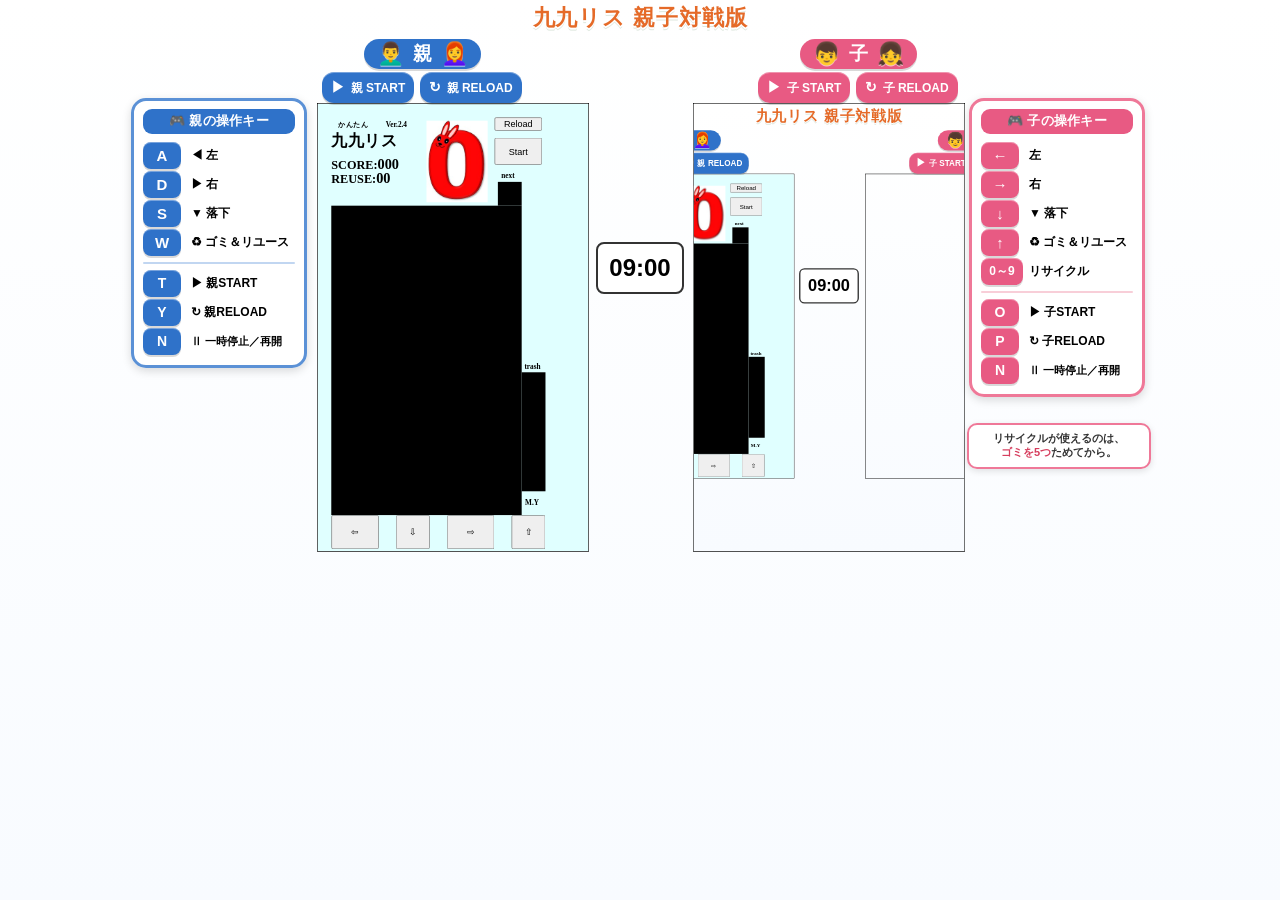
==== index.html @ d6a4232e "Add files via upload" ====
<!DOCTYPE html>
<html lang="ja">
<head>
<meta charset="UTF-8">
<meta name="viewport" content="width=device-width, initial-scale=1.0">
<title>九九リス 親子対戦版</title>
<link rel="stylesheet" href="battle.css">
</head>
<body>
<h1>九九リス 親子対戦版</h1>
<div id="battle-container">
  <div class="player-area">
    <h2 class="player-title parent-title"><span class="family-face">👨‍🦱</span><span class="player-label">親</span><span class="family-face">👩‍🦰</span></h2>
    <div class="controls">
      <button type="button" class="mouse-btn parent-btn" onclick="startPlayer('parent')"><span>▶</span> 親 START</button>
      <button type="button" class="mouse-btn parent-btn" onclick="reloadPlayer('parent')"><span>↻</span> 親 RELOAD</button>
    </div>
    <iframe id="parentGame" src="parent.html" title="親の九九リス"></iframe>
    <div class="battle-feedback parent-feedback" id="parent-feedback"></div>
    <div class="key-guide parent-guide">
      <div class="guide-title">🎮 親の操作キー</div>
      <div class="guide-row"><span class="keycap">A</span><span class="action">◀ 左</span></div>
      <div class="guide-row"><span class="keycap">D</span><span class="action">▶ 右</span></div>
      <div class="guide-row"><span class="keycap">S</span><span class="action">▼ 落下</span></div>
      <div class="guide-row"><span class="keycap">W</span><span class="action">♻ ゴミ＆リユース</span></div>
      <div class="guide-divider"></div>
      <div class="guide-row"><span class="keycap small">T</span><span class="action">▶ 親START</span></div>
      <div class="guide-row"><span class="keycap small">Y</span><span class="action">↻ 親RELOAD</span></div>
      <div class="guide-row pause-row"><span class="keycap small">N</span><span class="action">Ⅱ 一時停止／再開</span></div>
    </div>
  </div>

  <div id="timer-area">
    <div id="timer"><span id="time">09:00</span></div>
    <div id="countdown" aria-live="assertive"></div>
    <div id="result"></div>
  </div>

  <div class="player-area">
    <h2 class="player-title child-title"><span class="family-face">👦</span><span class="player-label">子</span><span class="family-face">👧</span></h2>
    <div class="controls">
      <button type="button" class="mouse-btn child-btn" onclick="startPlayer('child')"><span>▶</span> 子 START</button>
      <button type="button" class="mouse-btn child-btn" onclick="reloadPlayer('child')"><span>↻</span> 子 RELOAD</button>
    </div>
    <iframe id="childGame" src="../index.html" title="子の九九リス"></iframe>
    <div class="battle-feedback child-feedback" id="child-feedback"></div>
    <div class="key-guide child-guide">
      <div class="guide-title">🎮 子の操作キー</div>
      <div class="guide-row"><span class="keycap">←</span><span class="action">左</span></div>
      <div class="guide-row"><span class="keycap">→</span><span class="action">右</span></div>
      <div class="guide-row"><span class="keycap">↓</span><span class="action">▼ 落下</span></div>
      <div class="guide-row"><span class="keycap">↑</span><span class="action">♻ ゴミ＆リユース</span></div>
      <div class="guide-row recycle-row"><span class="keycap wide">0～9</span><span class="action">リサイクル</span></div>
      <div class="guide-divider"></div>
      <div class="guide-row"><span class="keycap small">O</span><span class="action">▶ 子START</span></div>
      <div class="guide-row"><span class="keycap small">P</span><span class="action">↻ 子RELOAD</span></div>
      <div class="guide-row pause-row"><span class="keycap small">N</span><span class="action">Ⅱ 一時停止／再開</span></div>
    </div>
    <div class="recycle-note">リサイクルが使えるのは、<br><strong>ゴミを5つ</strong>ためてから。</div>
  </div>
</div>
<script src="battle.js"></script>
</body>
</html>
---- battle.css ----
* { box-sizing: border-box; }
html, body {
  margin:0;
  padding:0;
  width:100%;
  height:100%;
  overflow:hidden;
  font-family:"Yu Gothic", "Meiryo", sans-serif;
  text-align:center;
  background:linear-gradient(#fff, #f8fbff);
}

h1 {
  margin:3px 0 4px;
  font-size:22px;
  font-weight:900;
  letter-spacing:.04em;
  color:#26344a;
  text-shadow:0 1px 0 #fff;
}

#battle-container {
  display:grid;
  grid-template-columns: 330px 90px 330px;
  justify-content:center;
  align-items:start;
  gap:8px;
  width:100%;
}

.player-area {
  width:330px;
  position:relative;
}

.player-title {
  margin:2px 0 3px;
  font-size:19px;
  font-weight:900;
  display:inline-flex;
  align-items:center;
  justify-content:center;
  min-width:88px;
  padding:2px 13px;
  border-radius:18px;
  color:#fff;
  box-shadow:0 2px 0 rgba(0,0,0,.15);
}
.parent-title { background:#2f72c9; }
.child-title { background:#e85a83; }
.player-icon { font-size:18px; margin-right:3px; }

.controls {
  height:31px;
  display:flex;
  justify-content:center;
  gap:6px;
  position:relative;
  z-index:10;
}

.mouse-btn {
  border:0;
  border-radius:12px;
  color:#fff;
  font-size:12px;
  font-weight:900;
  padding:4px 9px;
  cursor:pointer;
  box-shadow:0 2px 0 rgba(0,0,0,.18), inset 0 1px 0 rgba(255,255,255,.35);
  transition:transform .08s ease;
}
.mouse-btn:active { transform:translateY(2px); box-shadow:0 0 0 rgba(0,0,0,.18); }
.parent-btn { background:#2f72c9; }
.child-btn { background:#e85a83; }
.mouse-btn span { font-size:14px; margin-right:2px; }

iframe {
  display:block;
  width:400px;
  height:660px;
  margin:0;
  border:1px solid #000;
  transform:scale(.68);
  transform-origin:top left;
  pointer-events:none;
}
.player-area:first-child iframe { margin-left:60px; }
.player-area:last-child iframe { margin-left:0; }

/* 操作説明カード：ゲーム画面に重ならない位置 */
.key-guide {
  position:absolute;
  top:61px;
  width:176px;
  padding:8px 9px 9px;
  border-radius:15px;
  font-size:12px;
  line-height:1.15;
  font-weight:800;
  white-space:nowrap;
  z-index:5;
  text-align:left;
  background:rgba(255,255,255,.97);
  box-shadow:0 3px 10px rgba(0,0,0,.15);
}
.parent-guide {
  left:-126px;
  border:3px solid #5b91d6;
}
.child-guide {
  left:276px;
  border:3px solid #ef7898;
}

.guide-title {
  text-align:center;
  font-size:13px;
  font-weight:900;
  color:#fff;
  border-radius:9px;
  padding:5px 3px;
  margin-bottom:7px;
  letter-spacing:.02em;
}
.parent-guide .guide-title { background:#2f72c9; }
.child-guide .guide-title { background:#e85a83; }

.guide-row {
  display:grid;
  grid-template-columns:42px 1fr;
  align-items:center;
  min-height:29px;
  column-gap:6px;
}
.keycap {
  width:38px;
  height:27px;
  display:inline-flex;
  align-items:center;
  justify-content:center;
  border-radius:8px;
  color:#fff;
  font-size:15px;
  font-weight:900;
  box-shadow:inset 0 1px 0 rgba(255,255,255,.35), 0 2px 0 rgba(0,0,0,.15);
}
.parent-guide .keycap { background:#2f72c9; }
.child-guide .keycap { background:#e85a83; }
.keycap.small { font-size:14px; }
.keycap.wide { width:42px; font-size:12px; }
.action { display:block; font-size:12px; font-weight:900; }
.guide-divider {
  height:2px;
  margin:5px 0 5px;
  border-radius:2px;
  opacity:.55;
}
.parent-guide .guide-divider { background:#8eb4e6; }
.child-guide .guide-divider { background:#f3a6b9; }
.pause-row .action { font-size:11px; }
.recycle-row .action { font-size:12px; }

#timer-area {
  width:90px;
  min-height:500px;
  display:flex;
  flex-direction:column;
  align-items:center;
  justify-content:flex-start;
  gap:8px;
  padding-top:205px;
}
#timer {
  font-size:20px;
  line-height:1.35;
  font-weight:bold;
  background:#fff;
  border:2px solid #333;
  border-radius:8px;
  padding:8px 6px;
  width:88px;
}
#time { font-size:24px; }
#result {
  font-size:20px;
  line-height:1.2;
  font-weight:bold;
  min-height:24px;
  width:180px;
  pointer-events:none;
  white-space:nowrap;
}

/* 家族イラスト：左＝父/男の子、右＝母/女の子 */
.family-face {
  font-size: 22px;
  line-height: 1;
  display:inline-flex;
  align-items:center;
  justify-content:center;
  filter: drop-shadow(0 1px 0 rgba(255,255,255,.65));
}
.player-label { margin:0 7px; }
.player-title { gap:2px; }

/* タイトルを子ども向けに少し楽しく */
h1 {
  color:#e56a28;
  text-shadow: 0 2px 0 #fff, 0 3px 0 rgba(73,124,74,.18);
}

/* 正解・ボーナス演出は各ゲーム画面の中に表示 */
.battle-celebration {
  position:absolute;
  left:50%;
  top:245px;
  transform:translate(-50%, -50%) scale(.72);
  opacity:0;
  pointer-events:none;
  z-index:50;
  min-width:180px;
  padding:12px 18px 14px;
  border-radius:22px;
  background:rgba(255,255,255,.96);
  border:4px solid #f6b63c;
  box-shadow:0 7px 0 rgba(143,93,35,.18), 0 10px 24px rgba(0,0,0,.18);
  text-align:center;
  font-family:"Yu Gothic", "Meiryo", sans-serif;
  font-weight:900;
  transition:opacity .12s ease, transform .18s cubic-bezier(.2,1.5,.3,1);
}
.battle-celebration.show {
  opacity:1;
  transform:translate(-50%, -50%) scale(1);
}
.battle-celebration .cele-main {
  display:block;
  font-size:30px;
  line-height:1.05;
  color:#ef6c2f;
  text-shadow:0 2px 0 #fff;
}
.battle-celebration .cele-points {
  display:block;
  margin-top:4px;
  font-size:23px;
  color:#e34d65;
}
.battle-celebration.bonus {
  border-color:#7bc85a;
  background:#fffef2;
}
.battle-celebration.bonus .cele-main { color:#3b9a56; }
.battle-celebration.bonus .cele-points { color:#e0a322; }
.battle-celebration .cele-stars { display:block; font-size:20px; letter-spacing:5px; margin-bottom:4px; }

#timer-area { position:relative; z-index:30; }
#result {
  position:absolute;
  top:48px;
  left:50%;
  transform:translateX(-50%);
  min-height:32px;
  width:220px;
  padding:4px 10px;
  border-radius:14px;
  background:rgba(255,255,255,.97);
  border:2px solid #e8ad43;
  color:#e15c39;
  text-shadow:0 1px 0 #fff;
  box-shadow:0 3px 8px rgba(0,0,0,.12);
  white-space:nowrap;
}


/* 対戦中の「正解！」・「ボーナス！」は、ゲーム画面の外側にある
   操作説明カードの下へ表示して、ゲームエリアに隠れないようにする。 */
.battle-feedback {
  position:absolute;
  top:280px;
  left:50%;
  width:220px;
  min-height:70px;
  padding:4px 8px;
  border-radius:18px;
  display:flex;
  align-items:center;
  justify-content:center;
  flex-direction:column;
  opacity:0;
  transform:translateX(-50%) scale(.75);
  pointer-events:none;
  z-index:50;
  background:transparent;
  box-shadow:none;
  transition:opacity .12s ease, transform .18s cubic-bezier(.2,1.5,.3,1);
}
.parent-feedback, .child-feedback { left:50%; border:0; }
.battle-feedback.show { opacity:1; transform:translateX(-50%) scale(1); }
.battle-feedback .feedback-main {
  font-size:26px; line-height:1.05; font-weight:900;
  text-shadow:0 2px 0 #fff;
}
.parent-feedback .feedback-main { color:#ef6c2f; }
.child-feedback .feedback-main { color:#e34d65; }
.battle-feedback .feedback-points {
  margin-top:4px; font-size:21px; font-weight:900; color:#e0a322;
}
.battle-feedback.bonus { background:transparent; border-color:transparent; }
.battle-feedback.bonus .feedback-main { color:#3b9a56; }
.battle-feedback .feedback-stars { display:none; }

/* 勝敗表示はタイマー直下の中央に置き、ゲーム画面に重ねない。 */
#timer-area #result {
  position:absolute;
  top:0;
  left:50%;
  transform:translateX(-50%);
  width:max-content;
  min-height:28px;
  padding:2px 4px;
  font-size:20px;
  line-height:1.1;
  border-radius:0;
  white-space:nowrap;
  z-index:40;
  background:transparent;
  border:0;
  box-shadow:none;
}


/* 勝敗・一時停止の表示色 */
#timer-area #result.result-parent-win {
  color:#1f66c1;
  border-color:transparent;
  background:transparent;
}
#timer-area #result.result-child-win {
  color:#d63d5d;
  border-color:transparent;
  background:transparent;
}
#timer-area #result.result-draw {
  color:#145a35;
  border-color:transparent;
  background:transparent;
}
#timer-area #result.result-pause {
  color:#111;
  border-color:transparent;
  background:transparent;
}



/* 勝敗リアクション：リスは表示せず、星と涙だけ */
.player-area::after {
  position:absolute;
  top:4px;
  opacity:0;
  pointer-events:none;
  font-size:24px;
  line-height:1;
  z-index:25;
}
.player-area:first-child::after { right:18px; }
.player-area:last-child::after { left:18px; }
.player-area.winner-react::after { content:"★"; opacity:1; animation:starWin .9s cubic-bezier(.2,1.5,.3,1) 1 forwards; }
.player-area.loser-react::after { content:"💧"; opacity:1; animation:tearSad .9s ease-in-out 1 forwards; }
.player-area.draw-react::after { content:"★"; opacity:1; animation:starWin .9s ease-in-out 1 forwards; }
@keyframes starWin { 0%{transform:translateY(3px) scale(.55) rotate(-12deg);opacity:0} 45%{transform:translateY(-5px) scale(1.35) rotate(8deg);opacity:1} 100%{transform:translateY(-2px) scale(1) rotate(0deg);opacity:1} }
@keyframes tearSad { 0%{transform:translateY(0) scale(.7);opacity:0} 40%{transform:translateY(3px) scale(1.05);opacity:1} 100%{transform:translateY(7px) scale(.95);opacity:1} }

/* 仕上げ調整 */
#timer-area #result.result-victory {
  animation: resultPop .55s cubic-bezier(.2,1.45,.3,1);
  text-shadow:0 1px 0 #fff;
}
@keyframes resultPop {
  0% { transform:translateX(-50%) scale(.72); opacity:0; }
  70% { transform:translateX(-50%) scale(1.12); opacity:1; }
  100% { transform:translateX(-50%) scale(1); opacity:1; }
}
@keyframes countPop {
  0% { transform:scale(.45); opacity:.2; }
  65% { transform:scale(1.15); opacity:1; }
  100% { transform:scale(1); opacity:1; }
}
@keyframes goPop {
  0% { transform:scale(.55) rotate(-6deg); opacity:.2; }
  60% { transform:scale(1.18) rotate(3deg); opacity:1; }
  100% { transform:scale(1); rotate:0deg; opacity:1; }
}
.battle-feedback.show { animation:feedbackBounce .5s cubic-bezier(.2,1.5,.3,1); }
.battle-feedback.bonus.show { animation:bonusBounce .62s cubic-bezier(.2,1.55,.3,1); }
@keyframes feedbackBounce {
  0% { transform:translateX(-50%) scale(.45); opacity:0; }
  65% { transform:translateX(-50%) scale(1.12); opacity:1; }
  100% { transform:translateX(-50%) scale(1); opacity:1; }
}
@keyframes bonusBounce {
  0% { transform:translateX(-50%) scale(.4) rotate(-4deg); opacity:0; }
  55% { transform:translateX(-50%) scale(1.16) rotate(2deg); opacity:1; }
  100% { transform:translateX(-50%) scale(1); opacity:1; }
}

/* 最終調整：親の正解・ボーナスは青、子は赤 */
.parent-feedback .feedback-main,
.parent-feedback .feedback-points,
.parent-feedback.bonus .feedback-main,
.parent-feedback.bonus .feedback-points {
  color:#2f72c9;
}
.child-feedback .feedback-main,
.child-feedback .feedback-points,
.child-feedback.bonus .feedback-main,
.child-feedback.bonus .feedback-points {
  color:#d63d5d;
}

/* 子側の正解・ボーナス表示を、親側の表示位置に対応させて少し左へ */
.child-feedback { left:37%; }

/* 勝敗決定時の星は金色 */
.player-area.winner-react::after,
.player-area.draw-react::after {
  color:#f4c430;
  text-shadow:0 1px 2px rgba(120,80,0,.25);
}
.player-area.loser-react::after {
  color:#4aa9e8;
}


/* 子側リサイクル機能の説明：操作カードの外側・下に配置 */
.recycle-note {
  position:absolute;
  top:386px;
  left:274px;
  width:184px;
  padding:7px 8px;
  border:2px solid #ef7898;
  border-radius:10px;
  background:rgba(255,255,255,.96);
  color:#333;
  font-size:11px;
  line-height:1.25;
  font-weight:900;
  text-align:center;
  box-shadow:0 2px 7px rgba(0,0,0,.12);
  z-index:5;
}
.recycle-note strong { color:#d63d5d; }
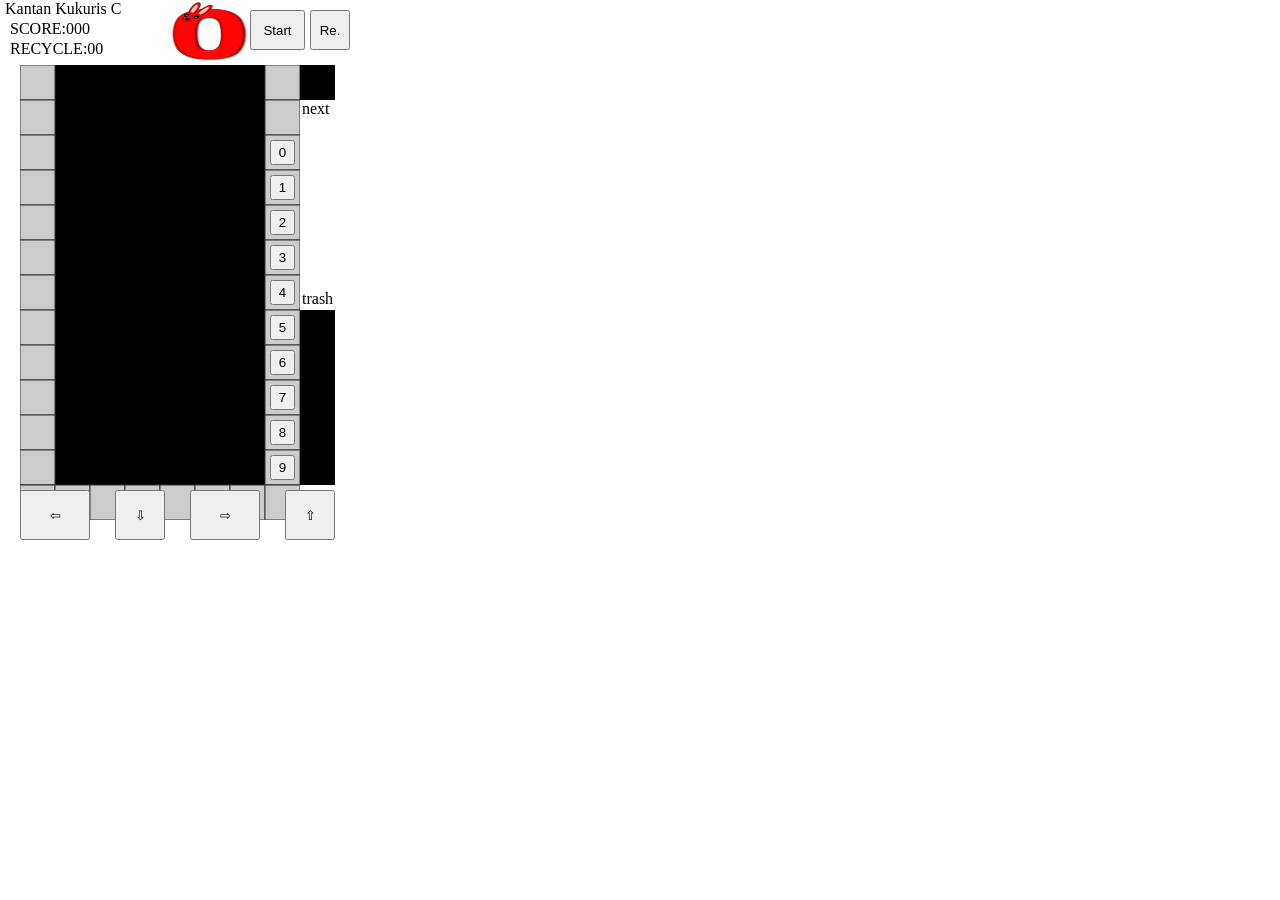
==== commit b96721b3: "Add files via upload" ====
--- a/index.html
+++ b/index.html
@@ -1,64 +1,176 @@
 <!DOCTYPE html>
-<html lang="ja">
-<head>
-<meta charset="UTF-8">
-<meta name="viewport" content="width=device-width, initial-scale=1.0">
-<title>九九リス 親子対戦版</title>
-<link rel="stylesheet" href="battle.css">
-</head>
-<body>
-<h1>九九リス 親子対戦版</h1>
-<div id="battle-container">
-  <div class="player-area">
-    <h2 class="player-title parent-title"><span class="family-face">👨‍🦱</span><span class="player-label">親</span><span class="family-face">👩‍🦰</span></h2>
-    <div class="controls">
-      <button type="button" class="mouse-btn parent-btn" onclick="startPlayer('parent')"><span>▶</span> 親 START</button>
-      <button type="button" class="mouse-btn parent-btn" onclick="reloadPlayer('parent')"><span>↻</span> 親 RELOAD</button>
-    </div>
-    <iframe id="parentGame" src="parent.html" title="親の九九リス"></iframe>
-    <div class="battle-feedback parent-feedback" id="parent-feedback"></div>
-    <div class="key-guide parent-guide">
-      <div class="guide-title">🎮 親の操作キー</div>
-      <div class="guide-row"><span class="keycap">A</span><span class="action">◀ 左</span></div>
-      <div class="guide-row"><span class="keycap">D</span><span class="action">▶ 右</span></div>
-      <div class="guide-row"><span class="keycap">S</span><span class="action">▼ 落下</span></div>
-      <div class="guide-row"><span class="keycap">W</span><span class="action">♻ ゴミ＆リユース</span></div>
-      <div class="guide-divider"></div>
-      <div class="guide-row"><span class="keycap small">T</span><span class="action">▶ 親START</span></div>
-      <div class="guide-row"><span class="keycap small">Y</span><span class="action">↻ 親RELOAD</span></div>
-      <div class="guide-row pause-row"><span class="keycap small">N</span><span class="action">Ⅱ 一時停止／再開</span></div>
-    </div>
-  </div>
+<html>
+    <head>
+        <meta charset="UTF-8">
+        <script src="program.js"></script>
+        <audio id="idou" preload="auto">
+            <source src="oto/idou.mp3" type="audio/mp3">
+        </audio>
+        <audio id="gomireuse" preload="auto">
+            <source src="oto/gomireuse.mp3" type="audio/mp3">
+        </audio>
+        <audio id="ochiru" preload="auto">
+            <source src="oto/ochiru.mp3" type="audio/mp3">
+        </audio>
+        <audio id="don" preload="auto">
+            <source src="oto/don.mp3" type="audio/mp3">
+        </audio>
+        <audio id="gamestart" preload="auto">
+            <source src="oto/gamestart.mp3" type="audio/mp3">
+        </audio>        
+        <audio id="kieru" preload="auto">
+            <source src="oto/kieru.mp3" type="audio/mp3">
+        </audio>
+        <audio id="kieru2" preload="auto">
+            <source src="oto/kieru2.mp3" type="audio/mp3">
+        </audio>                
+        <audio id="kieru99" preload="auto">
+            <source src="oto/kieru99.mp3" type="audio/mp3">
+        </audio>
+        <audio id="gameover" preload="auto">
+            <source src="oto/gameover.mp3" type="audio/mp3">
+        </audio>
+        <audio id="suteru" preload="auto">
+            <source src="oto/suteru.mp3" type="audio/mp3">
+        </audio>
+      <meta name="viewport" content="width=360,user-scalable=no">
+    </head>
+    <body onload="hajime()" onkeydown="ugokasu(event)">
+        <div style="position:absolute; left:5px; top:0px">
+           Kantan Kukuris C
+        </div>
+        <div style="position:absolute; left:10px; top:20px">
+           SCORE:<span id="tokuten">000</span>
+        </div>
+        <div style="position:absolute; left:10px; top:40px" >
+           RECYCLE:<span id="reuse">00</span>
+        </div>
+        <div style="position:absolute; left:302px; top:100px">
+            next
+        </div>
+        <div style="position:absolute; left:302px; top:290px">
+            trash
+        </div>
+            <canvas id="back" width="280" height="455"
+                style="position:absolute; left:20px; top:65px; background-color: black"></canvas>
+            <canvas id="game" width="280" height="455"
+                style="position:absolute; left:20px; top:65px; background-color: transparent"></canvas>
+            <canvas id="tsugi" width="35" height="35"
+                style="position:absolute; left:300px; top:65px; background-color: black"></canvas>
+            <canvas id="gomi" width="35" height="175"
+                style="position:absolute; left:300px; top:310px; background-color: black"></canvas>    
+            <button id="kaishibtn"
+                style="position: absolute; left:250px;top:10px; width:55px; height:40px" onclick="gamekaishi()">
+                Start
+            </button>
+            <button id="owaribtn"
+                style="position: absolute; left:310px;top:10px; width:40px; height:40px" onclick="gameowari()">
+                Re.
+            </button>                      
 
-  <div id="timer-area">
-    <div id="timer"><span id="time">09:00</span></div>
-    <div id="countdown" aria-live="assertive"></div>
-    <div id="result"></div>
-  </div>
+            <button id="rightbtn"
+                style="position: absolute; left:190px;top:490px; width:70px; height:50px" onclick="moveright()">
+                ⇨
+            </button>            
+            <button id="leftbtn"
+                style="position: absolute; left:20px;top:490px; width:70px; height:50px" onclick="moveleft()">
+                ⇦
+            </button>  
+            <button id="gomibtn"
+                style="position: absolute; left:285px;top:490px; width:50px; height:50px" onclick="if ((gomijyoutai[0][0] == 100) && (jyoutai[iy + 7][ix] == 100) && (iy > tenjyou)){
+                    gomiidou();} else if ((gomijyoutai[0][0] == 99) && (jyoutai[iy + 7][ix] == 100) && (iy > tenjyou)&&(reuse < 99)){
+                    reshu = 99;
+                    gomireuse();}">
+                ⇧
+            </button>
+            <button id="fallbtn"
+                style="position: absolute; left:115px;top:490px; width:50px; height:50px" onclick="fall()">
+                ⇩
+            </button>
 
-  <div class="player-area">
-    <h2 class="player-title child-title"><span class="family-face">👦</span><span class="player-label">子</span><span class="family-face">👧</span></h2>
-    <div class="controls">
-      <button type="button" class="mouse-btn child-btn" onclick="startPlayer('child')"><span>▶</span> 子 START</button>
-      <button type="button" class="mouse-btn child-btn" onclick="reloadPlayer('child')"><span>↻</span> 子 RELOAD</button>
-    </div>
-    <iframe id="childGame" src="../index.html" title="子の九九リス"></iframe>
-    <div class="battle-feedback child-feedback" id="child-feedback"></div>
-    <div class="key-guide child-guide">
-      <div class="guide-title">🎮 子の操作キー</div>
-      <div class="guide-row"><span class="keycap">←</span><span class="action">左</span></div>
-      <div class="guide-row"><span class="keycap">→</span><span class="action">右</span></div>
-      <div class="guide-row"><span class="keycap">↓</span><span class="action">▼ 落下</span></div>
-      <div class="guide-row"><span class="keycap">↑</span><span class="action">♻ ゴミ＆リユース</span></div>
-      <div class="guide-row recycle-row"><span class="keycap wide">0～9</span><span class="action">リサイクル</span></div>
-      <div class="guide-divider"></div>
-      <div class="guide-row"><span class="keycap small">O</span><span class="action">▶ 子START</span></div>
-      <div class="guide-row"><span class="keycap small">P</span><span class="action">↻ 子RELOAD</span></div>
-      <div class="guide-row pause-row"><span class="keycap small">N</span><span class="action">Ⅱ 一時停止／再開</span></div>
-    </div>
-    <div class="recycle-note">リサイクルが使えるのは、<br><strong>ゴミを5つ</strong>ためてから。</div>
-  </div>
-</div>
-<script src="battle.js"></script>
-</body>
+
+            <button id="rightbtn"
+                style="background-color: transparent;border:none;position: absolute; left:209px;top:65px; width:55px; height:419px" onclick="moveright()">
+                
+            </button>            
+            <button id="leftbtn"
+                style="background-color: transparent;border:none;position: absolute; left:55px;top:65px; width:55px; height:419px" onclick="moveleft()">
+                
+            </button>  
+            <button id="gomibtn"
+                style="background-color: transparent;border:none;position: absolute; left:125px;top:65px; width:69px; height:244px" onclick="if ((gomijyoutai[0][0] == 100) && (jyoutai[iy + 7][ix] == 100) && (iy > tenjyou)){
+                    gomiidou();} else if ((gomijyoutai[0][0] == 99) && (jyoutai[iy + 7][ix] == 100) && (iy > tenjyou)&&(reuse < 99)){
+                    reshu = 99;
+                    gomireuse();}">
+                
+            </button>
+            <button id="fallbtn"
+                style="background-color: transparent;border:none;position: absolute; left:125px;top:414px; width:69px; height:69px" onclick="fall()">
+                
+            </button>
+
+            <button id="0btn"
+                style="position: absolute; left:270px;top:140px; width:25px; height:25px" onclick="if ((gomijyoutai[0][0] == 99) && (jyoutai[iy + 7][ix] == 100) && (iy > tenjyou)&&(reuse < 99)){
+                    reshu = 0;
+                    gomireuse();}">
+                0
+            </button>
+            <button id="1btn"
+                style="position: absolute; left:270px;top:175px; width:25px; height:25px" onclick="if ((gomijyoutai[0][0] == 99) && (jyoutai[iy + 7][ix] == 100) && (iy > tenjyou)&&(reuse < 99)){
+                    reshu = 1;
+                    gomireuse();}">
+                1
+            </button>
+            <button id="2btn"
+                style="position: absolute; left:270px;top:210px; width:25px; height:25px" onclick="if ((gomijyoutai[0][0] == 99) && (jyoutai[iy + 7][ix] == 100) && (iy > tenjyou)&&(reuse < 99)){
+                    reshu = 2;
+                    gomireuse();}">
+                2
+            </button>
+            <button id="3btn"
+                style="position: absolute; left:270px;top:245px; width:25px; height:25px" onclick="if ((gomijyoutai[0][0] == 99) && (jyoutai[iy + 7][ix] == 100) && (iy > tenjyou)&&(reuse < 99)){
+                    reshu = 3;
+                    gomireuse();}">
+                3
+            </button>
+            <button id="4btn"
+                style="position: absolute; left:270px;top:280px; width:25px; height:25px" onclick="if ((gomijyoutai[0][0] == 99) && (jyoutai[iy + 7][ix] == 100) && (iy > tenjyou)&&(reuse < 99)){
+                    reshu = 4;
+                    gomireuse();}">
+                4
+            </button>
+            <button id="5btn"
+                style="position: absolute; left:270px;top:315px; width:25px; height:25px" onclick="if ((gomijyoutai[0][0] == 99) && (jyoutai[iy + 7][ix] == 100) && (iy > tenjyou)&&(reuse < 99)){
+                    reshu = 5;
+                    gomireuse();}">
+                5
+            </button>
+            <button id="6btn"
+                style="position: absolute; left:270px;top:350px; width:25px; height:25px" onclick="if ((gomijyoutai[0][0] == 99) && (jyoutai[iy + 7][ix] == 100) && (iy > tenjyou)&&(reuse < 99)){
+                    reshu = 6;
+                    gomireuse();}">
+                6
+            </button>
+            <button id="7btn"
+                style="position: absolute; left:270px;top:385px; width:25px; height:25px" onclick="if ((gomijyoutai[0][0] == 99) && (jyoutai[iy + 7][ix] == 100) && (iy > tenjyou)&&(reuse < 99)){
+                    reshu = 7;
+                    gomireuse();}">
+                7
+            </button>
+            <button id="8btn"
+                style="position: absolute; left:270px;top:420px; width:25px; height:25px" onclick="if ((gomijyoutai[0][0] == 99) && (jyoutai[iy + 7][ix] == 100) && (iy > tenjyou)&&(reuse < 99)){
+                    reshu = 8;
+                    gomireuse();}">
+                8
+            </button>
+            <button id="9btn"
+                style="position: absolute; left:270px;top:455px; width:25px; height:25px" onclick="if ((gomijyoutai[0][0] == 99) && (jyoutai[iy + 7][ix] == 100) && (iy > tenjyou)&&(reuse < 99)){
+                    reshu = 9;
+                    gomireuse();}">
+                9
+            </button>
+            <img id="gazo" src="image/0.jpg"
+            width="80" height="60" border="0" alt=""
+            style="position:absolute; left:170px;top:2px; background-color: black;">
+        </body>
 </html>
